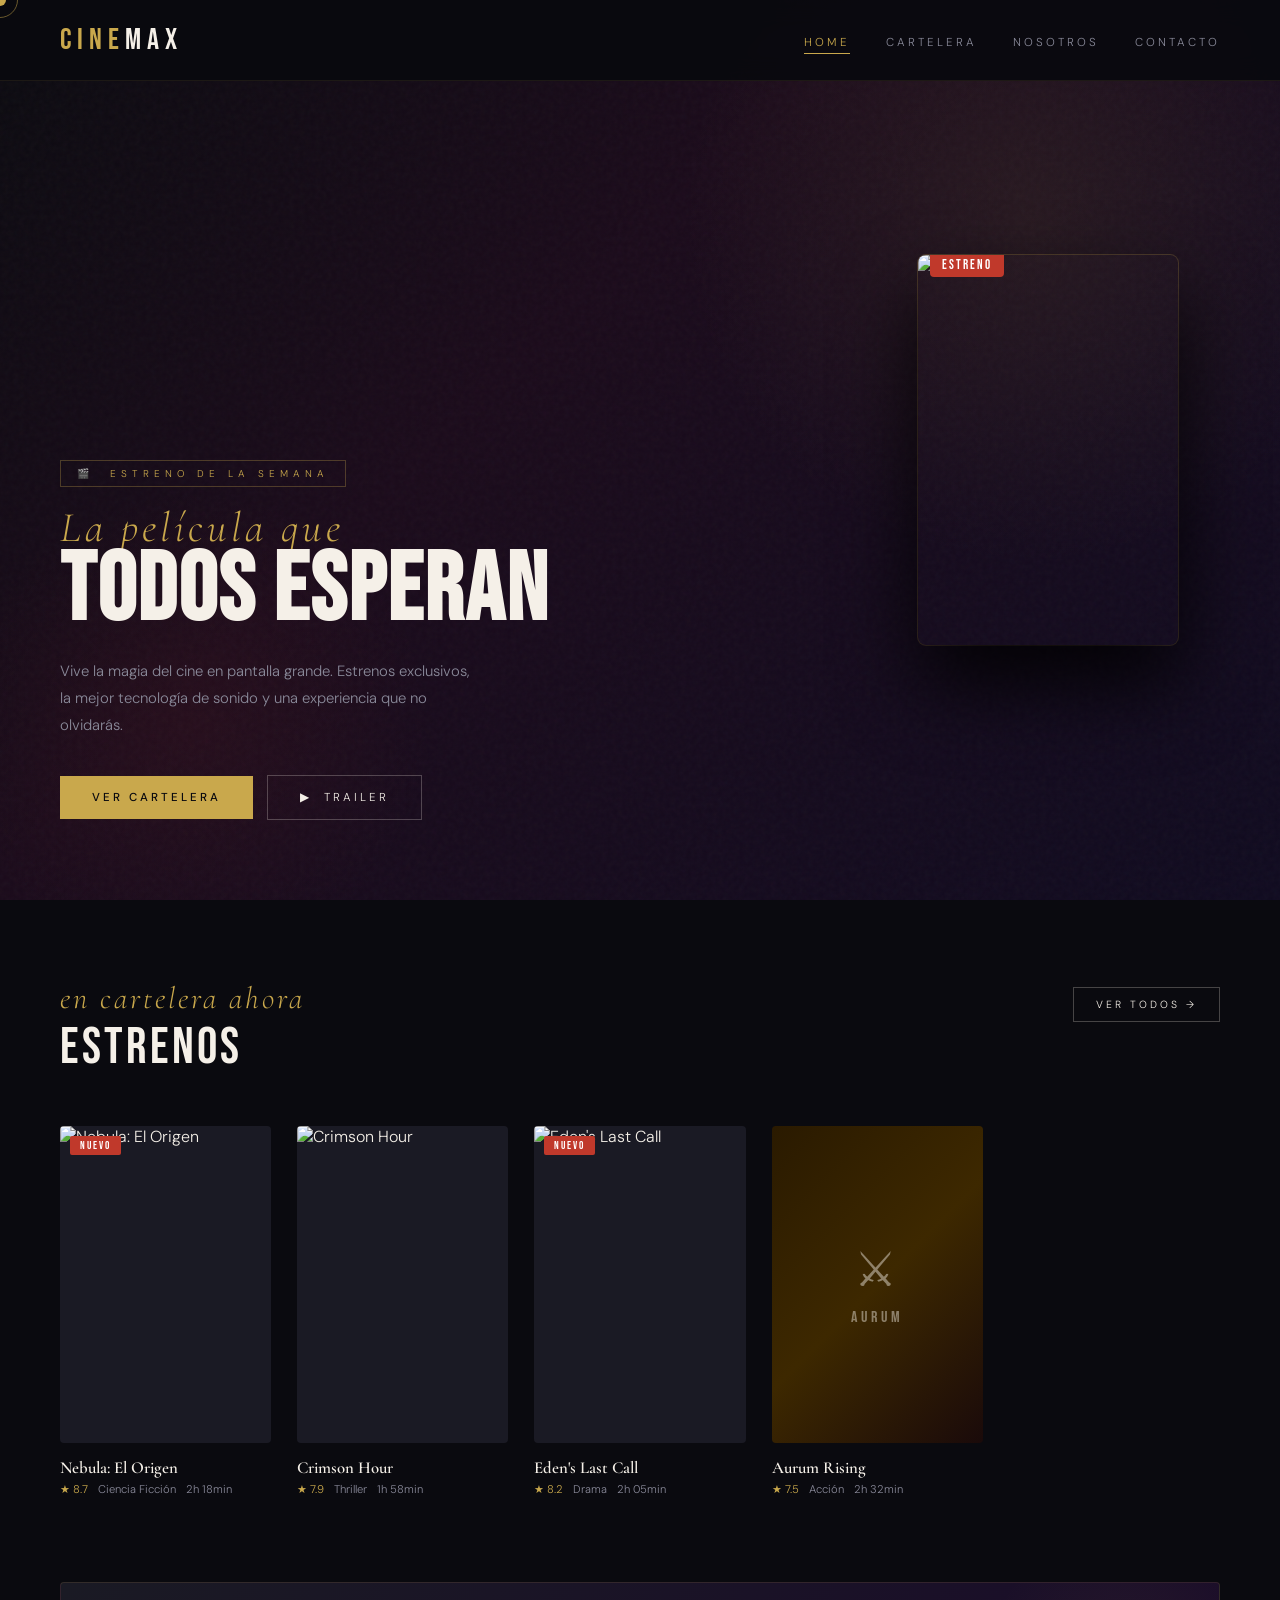
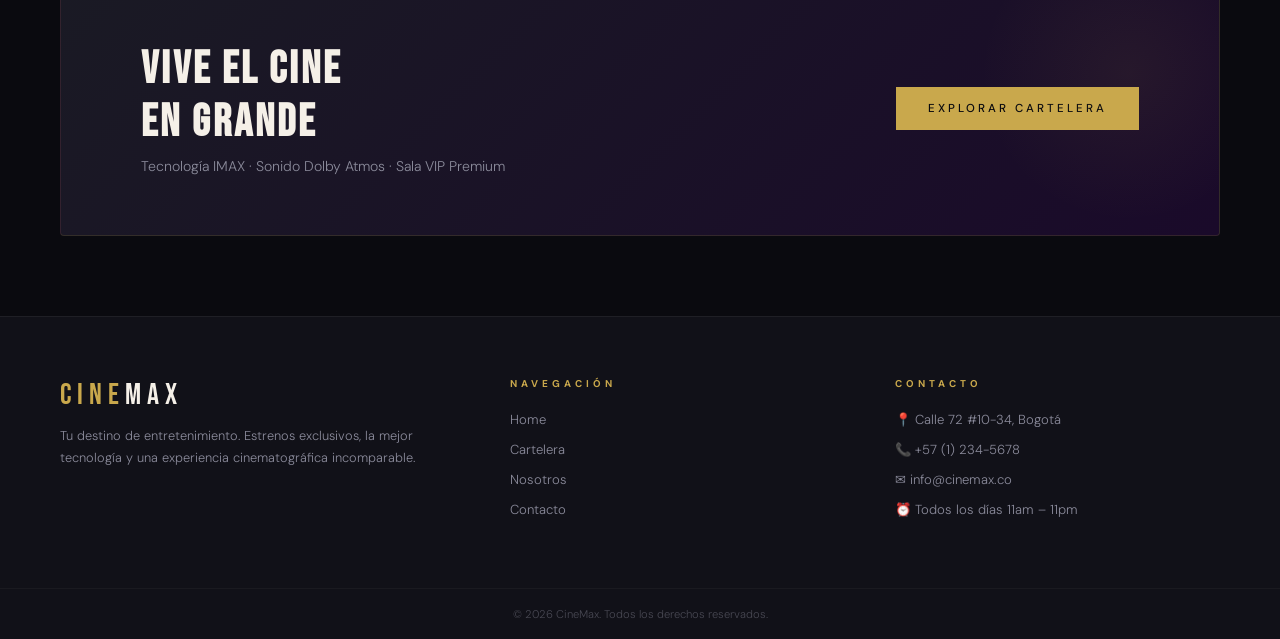
==== index.html @ e5a8d583 "Comienzooo" ====
<!DOCTYPE html>
<html lang="es">
<head>
  <meta charset="UTF-8"/>
  <meta name="viewport" content="width=device-width,initial-scale=1.0"/>
  <title>CineMax — Home</title>
  <link href="https://fonts.googleapis.com/css2?family=Bebas+Neue&family=Cormorant+Garamond:ital,wght@0,300;0,400;0,600;1,300;1,400&family=DM+Sans:wght@300;400;500&display=swap" rel="stylesheet"/>
  <link rel="stylesheet" href="./Css/index.css"/>
</head>
<body>
<div class="cursor" id="cursor"></div>
<div class="cursor-ring" id="cursorRing"></div>

<nav>
  <a class="nav-logo" href="index.html">CINE<span>MAX</span></a>
  <ul class="nav-links">
    <li><a href="index.html" class="active">Home</a></li>
    <li><a href="cartelera.html">Cartelera</a></li>
    <li><a href="nosotros.html">Nosotros</a></li>
    <li><a href="contacto.html">Contacto</a></li>
  </ul>
</nav>

<section class="hero">
  <div class="hero-bg"></div>
  <div class="film-grain"></div>
  <div class="hero-spotlight"></div>
  <div class="hero-spotlight2"></div>
  <div class="hero-featured">
    <div class="hero-featured-badge">Estreno</div>
    <img src="https://images.unsplash.com/photo-1724115938504-c2f4fe700da5?q=80&w=731&auto=format&fit=crop" alt="Nebula"/>
  </div>
  <div class="hero-content">
    <div class="hero-tag">&#127916;&nbsp; Estreno de la semana</div>
    <h1 class="hero-title"><em>La película que</em>todos esperan</h1>
    <p class="hero-desc">Vive la magia del cine en pantalla grande. Estrenos exclusivos, la mejor tecnología de sonido y una experiencia que no olvidarás.</p>
    <div class="hero-actions">
      <a class="btn-primary" href="cartelera.html">Ver Cartelera</a>
      <a class="btn-secondary" href="#">&#9654;&nbsp; Trailer</a>
    </div>
  </div>
</section>



<section class="section">
  <div class="section-header">
    <div class="section-title"><span>en cartelera ahora</span>Estrenos</div>
    <a href="cartelera.html" class="btn-secondary" style="padding:10px 22px;font-size:.65rem;">Ver todos &rarr;</a>
  </div>
  <div class="movies-grid">

    <div class="movie-card">
      <div class="movie-card-inner">
        <img src="https://images.unsplash.com/photo-1724115938504-c2f4fe700da5?q=80&w=731&auto=format&fit=crop" alt="Nebula: El Origen"/>
        <div class="movie-badge">NUEVO</div>
        <div class="movie-overlay">
          <div class="movie-genre-tag">Ciencia Ficción</div>
          <div class="movie-overlay-title">Nebula: El Origen</div>
          <div class="movie-overlay-sub">2h 18min &bull; 2026</div>
          <a href="cartelera.html" class="movie-play-btn">&#9654;&nbsp; Reservar</a>
        </div>
      </div>
      <div class="movie-info">
        <div class="movie-title">Nebula: El Origen</div>
        <div class="movie-meta"><span class="movie-rating">&#9733; 8.7</span><span>Ciencia Ficción</span><span>2h 18min</span></div>
      </div>
    </div>

    <div class="movie-card">
      <div class="movie-card-inner">
        <img src="https://images.unsplash.com/photo-1716593518123-ec9e09754232?q=80&w=687&auto=format&fit=crop" alt="Crimson Hour"/>
        <div class="movie-overlay">
          <div class="movie-genre-tag">Thriller</div>
          <div class="movie-overlay-title">Crimson Hour</div>
          <div class="movie-overlay-sub">1h 58min &bull; 2026</div>
          <a href="cartelera.html" class="movie-play-btn">&#9654;&nbsp; Reservar</a>
        </div>
      </div>
      <div class="movie-info">
        <div class="movie-title">Crimson Hour</div>
        <div class="movie-meta"><span class="movie-rating">&#9733; 7.9</span><span>Thriller</span><span>1h 58min</span></div>
      </div>
    </div>

    <div class="movie-card">
      <div class="movie-card-inner">
        <img src="https://images.unsplash.com/photo-1693673488806-7f3fc85b5bed?q=80&w=686&auto=format&fit=crop" alt="Eden's Last Call"/>
        <div class="movie-badge">NUEVO</div>
        <div class="movie-overlay">
          <div class="movie-genre-tag">Drama</div>
          <div class="movie-overlay-title">Eden's Last Call</div>
          <div class="movie-overlay-sub">2h 05min &bull; 2026</div>
          <a href="cartelera.html" class="movie-play-btn">&#9654;&nbsp; Reservar</a>
        </div>
      </div>
      <div class="movie-info">
        <div class="movie-title">Eden's Last Call</div>
        <div class="movie-meta"><span class="movie-rating">&#9733; 8.2</span><span>Drama</span><span>2h 05min</span></div>
      </div>
    </div>

    <div class="movie-card">
      <div class="movie-card-inner poster-4">
        <div class="poster-placeholder"><div style="font-size:3rem">&#9876;</div><div>AURUM</div></div>
        <div class="movie-overlay">
          <div class="movie-genre-tag">Acción</div>
          <div class="movie-overlay-title">Aurum Rising</div>
          <div class="movie-overlay-sub">2h 32min &bull; 2026</div>
          <a href="cartelera.html" class="movie-play-btn">&#9654;&nbsp; Reservar</a>
        </div>
      </div>
      <div class="movie-info">
        <div class="movie-title">Aurum Rising</div>
        <div class="movie-meta"><span class="movie-rating">&#9733; 7.5</span><span>Acción</span><span>2h 32min</span></div>
      </div>
    </div>

  </div>
</section>

<div class="banner-cta">
  <div class="banner-cta-text">
    <h2>Vive el Cine<br>En Grande</h2>
    <p>Tecnología IMAX &middot; Sonido Dolby Atmos &middot; Sala VIP Premium</p>
  </div>
  <a class="btn-primary" href="cartelera.html">Explorar Cartelera</a>
</div>

<footer>
  <div>
    <div class="footer-logo">CINE<span>MAX</span></div>
    <p class="footer-tagline">Tu destino de entretenimiento. Estrenos exclusivos, la mejor tecnología y una experiencia cinematográfica incomparable.</p>
  </div>
  <div class="footer-col">
    <h4>Navegación</h4>
    <ul>
      <li><a href="index.html">Home</a></li>
      <li><a href="cartelera.html">Cartelera</a></li>
      <li><a href="nosotros.html">Nosotros</a></li>
      <li><a href="contacto.html">Contacto</a></li>
    </ul>
  </div>
  <div class="footer-col">
    <h4>Contacto</h4>
    <ul>
      <li><a href="#">&#128205; Calle 72 #10-34, Bogotá</a></li>
      <li><a href="tel:+5712345678">&#128222; +57 (1) 234-5678</a></li>
      <li><a href="mailto:info@cinemax.co">&#9993; info@cinemax.co</a></li>
      <li><a href="#">&#9200; Todos los días 11am – 11pm</a></li>
    </ul>
  </div>
</footer>
<div class="footer-bottom">&copy; 2026 CineMax. Todos los derechos reservados.</div>

<script>
const cur=document.getElementById('cursor'),ring=document.getElementById('cursorRing');
let rx=0,ry=0,cx=0,cy=0;
document.addEventListener('mousemove',e=>{cx=e.clientX;cy=e.clientY;cur.style.left=cx+'px';cur.style.top=cy+'px';});
(function loop(){rx+=(cx-rx)*.12;ry+=(cy-ry)*.12;ring.style.left=rx+'px';ring.style.top=ry+'px';requestAnimationFrame(loop);})();
document.querySelectorAll('a,button').forEach(el=>{
  el.addEventListener('mouseenter',()=>{cur.style.transform='translate(-50%,-50%) scale(2)';ring.style.opacity='.2';});
  el.addEventListener('mouseleave',()=>{cur.style.transform='translate(-50%,-50%) scale(1)';ring.style.opacity='.5';});
});
</script>
</body>
</html>
---- Css/index.css ----
:root{--gold:#c9a84c;--gold-light:#e8c96b;--dark:#0a0a0f;--dark2:#111118;--dark3:#1a1a24;--red:#c0392b;--cream:#f5f0e8;--gray:#8a8a9a;}
*,*::before,*::after{margin:0;padding:0;box-sizing:border-box;}
html{scroll-behavior:smooth;}
body{background:var(--dark);color:var(--cream);font-family:'DM Sans',sans-serif;font-weight:300;overflow-x:hidden;cursor:none;}

.cursor{position:fixed;width:12px;height:12px;background:var(--gold);border-radius:50%;pointer-events:none;z-index:9999;transition:transform .15s ease;transform:translate(-50%,-50%);}
.cursor-ring{position:fixed;width:36px;height:36px;border:1px solid var(--gold);border-radius:50%;pointer-events:none;z-index:9998;transform:translate(-50%,-50%);transition:all .3s ease;opacity:.5;}

nav{position:fixed;top:0;left:0;right:0;z-index:200;display:flex;align-items:center;justify-content:space-between;padding:22px 60px;background:rgba(10,10,15,.97);backdrop-filter:blur(12px);border-bottom:1px solid rgba(201,168,76,.1);}
.nav-logo{font-family:'Bebas Neue',cursive;font-size:1.9rem;letter-spacing:6px;color:var(--gold);text-decoration:none;}
.nav-logo span{color:var(--cream);}
.nav-links{display:flex;gap:36px;list-style:none;}
.nav-links a{text-decoration:none;color:var(--gray);font-size:.72rem;letter-spacing:3px;text-transform:uppercase;transition:color .3s;position:relative;}
.nav-links a::after{content:'';position:absolute;bottom:-4px;left:0;width:0;height:1px;background:var(--gold);transition:width .3s;}
.nav-links a:hover,.nav-links a.active{color:var(--gold);}
.nav-links a:hover::after,.nav-links a.active::after{width:100%;}

.btn-primary{background:var(--gold);color:var(--dark);border:none;padding:14px 32px;font-family:'DM Sans',sans-serif;font-size:.72rem;letter-spacing:3px;text-transform:uppercase;cursor:none;transition:all .3s;text-decoration:none;display:inline-block;font-weight:500;}
.btn-primary:hover{background:var(--gold-light);transform:translateY(-2px);}
.btn-secondary{color:var(--cream);border:1px solid rgba(245,240,232,.25);padding:14px 32px;font-size:.72rem;letter-spacing:3px;text-transform:uppercase;cursor:none;transition:all .3s;background:transparent;text-decoration:none;display:inline-block;}
.btn-secondary:hover{border-color:var(--gold);color:var(--gold);}

.hero{position:relative;height:100vh;display:flex;align-items:flex-end;overflow:hidden;}
.hero-bg{position:absolute;inset:0;background:linear-gradient(135deg,#0a0a0f 0%,#1a0a1a 40%,#0f0a1f 100%);}
.film-grain{position:absolute;inset:0;pointer-events:none;opacity:.35;background-image:url("data:image/svg+xml,%3Csvg viewBox='0 0 200 200' xmlns='http://www.w3.org/2000/svg'%3E%3Cfilter id='n'%3E%3CfeTurbulence type='fractalNoise' baseFrequency='.85' numOctaves='4' stitchTiles='stitch'/%3E%3C/filter%3E%3Crect width='100%25' height='100%25' filter='url(%23n)' opacity='.1'/%3E%3C/svg%3E");}
.hero-spotlight{position:absolute;width:55vw;height:55vw;top:-15%;right:-8%;background:radial-gradient(circle,rgba(201,168,76,.09) 0%,transparent 70%);border-radius:50%;animation:glow 6s ease-in-out infinite;}
.hero-spotlight2{position:absolute;width:38vw;height:38vw;bottom:-8%;left:-4%;background:radial-gradient(circle,rgba(192,57,43,.07) 0%,transparent 70%);border-radius:50%;animation:glow 8s ease-in-out infinite reverse;}
@keyframes glow{0%,100%{transform:scale(1);}50%{transform:scale(1.1);opacity:.7;}}

.hero-featured{position:absolute;right:8%;top:50%;transform:translateY(-50%);width:260px;animation:float 4s ease-in-out infinite;border-radius:8px;overflow:hidden;box-shadow:0 40px 80px rgba(0,0,0,.85),0 0 0 1px rgba(201,168,76,.25);}
.hero-featured img{width:100%;display:block;aspect-ratio:2/3;object-fit:cover;}
@keyframes float{0%,100%{transform:translateY(-50%) rotate(-2deg);}50%{transform:translateY(-53%) rotate(-2deg);}}
.hero-featured-badge{position:absolute;top:-2px;left:12px;background:var(--red);color:#fff;font-family:'Bebas Neue',cursive;font-size:.82rem;letter-spacing:2px;padding:4px 12px;border-radius:0 0 4px 4px;}

.hero-content{position:relative;padding:0 60px 80px;max-width:640px;animation:fadeUp .9s ease both;}
@keyframes fadeUp{from{opacity:0;transform:translateY(36px);}to{opacity:1;transform:translateY(0);}}
.hero-tag{display:inline-block;font-size:.62rem;letter-spacing:5px;text-transform:uppercase;color:var(--gold);border:1px solid rgba(201,168,76,.3);padding:6px 16px;margin-bottom:22px;}
.hero-title{font-family:'Bebas Neue',cursive;font-size:clamp(3.8rem,7.5vw,6.5rem);line-height:.92;letter-spacing:2px;margin-bottom:22px;}
.hero-title em{display:block;font-family:'Cormorant Garamond',serif;font-style:italic;font-size:.44em;color:var(--gold);letter-spacing:4px;font-weight:300;}
.hero-desc{font-size:.93rem;line-height:1.82;color:var(--gray);margin-bottom:36px;max-width:420px;}
.hero-actions{display:flex;gap:14px;align-items:center;}


.section{padding:80px 60px;}
.section-header{display:flex;align-items:baseline;justify-content:space-between;margin-bottom:48px;}
.section-title{font-family:'Bebas Neue',cursive;font-size:clamp(2rem,4vw,3.2rem);letter-spacing:3px;}
.section-title span{font-family:'Cormorant Garamond',serif;font-style:italic;font-size:.6em;color:var(--gold);font-weight:300;display:block;}

.movies-grid{display:grid;grid-template-columns:repeat(auto-fill,minmax(210px,1fr));gap:26px;}
.movie-card{position:relative;cursor:none;}
.movie-card-inner{position:relative;aspect-ratio:2/3;overflow:hidden;background:var(--dark3);border-radius:4px;}
.movie-card-inner img{width:100%;height:100%;object-fit:cover;display:block;transition:transform .55s ease;}
.movie-card:hover .movie-card-inner img{transform:scale(1.06);}
.poster-placeholder{width:100%;height:100%;display:flex;align-items:center;justify-content:center;flex-direction:column;gap:8px;opacity:.45;font-family:'Bebas Neue',cursive;letter-spacing:4px;font-size:1rem;}
.poster-4{background:linear-gradient(135deg,#2a1a00,#3d2800,#1a0a0a);}
.movie-overlay{position:absolute;inset:0;background:linear-gradient(to top,rgba(10,10,15,.96) 0%,rgba(10,10,15,.35) 50%,transparent 100%);opacity:0;transition:opacity .38s;display:flex;flex-direction:column;justify-content:flex-end;padding:20px;}
.movie-card:hover .movie-overlay{opacity:1;}
.movie-genre-tag{font-size:.58rem;letter-spacing:3px;text-transform:uppercase;color:var(--gold);margin-bottom:5px;}
.movie-overlay-title{font-family:'Bebas Neue',cursive;font-size:1.25rem;letter-spacing:2px;margin-bottom:3px;}
.movie-overlay-sub{font-size:.73rem;color:var(--gray);margin-bottom:12px;}
.movie-play-btn{display:inline-flex;align-items:center;gap:8px;font-size:.62rem;letter-spacing:3px;text-transform:uppercase;color:var(--cream);border:1px solid rgba(245,240,232,.28);padding:8px 14px;width:fit-content;transition:all .3s;text-decoration:none;}
.movie-play-btn:hover{border-color:var(--gold);color:var(--gold);}
.movie-badge{position:absolute;top:10px;left:10px;background:var(--red);color:#fff;font-family:'Bebas Neue',cursive;font-size:.68rem;letter-spacing:2px;padding:3px 10px;border-radius:2px;z-index:2;}
.movie-info{padding:14px 0 6px;}
.movie-title{font-family:'Cormorant Garamond',serif;font-size:1.05rem;font-weight:600;margin-bottom:4px;}
.movie-meta{display:flex;gap:10px;font-size:.7rem;color:var(--gray);flex-wrap:wrap;}
.movie-rating{color:var(--gold);}

.banner-cta{margin:0 60px;background:linear-gradient(135deg,var(--dark3),#1a0a2a);border:1px solid rgba(201,168,76,.14);border-radius:4px;padding:60px 80px;display:flex;align-items:center;justify-content:space-between;position:relative;overflow:hidden;gap:30px;}
.banner-cta::before{content:'';position:absolute;right:-60px;top:-60px;width:300px;height:300px;border-radius:50%;background:radial-gradient(circle,rgba(201,168,76,.07),transparent 70%);pointer-events:none;}
.banner-cta-text h2{font-family:'Bebas Neue',cursive;font-size:2.8rem;letter-spacing:3px;margin-bottom:8px;}
.banner-cta-text p{color:var(--gray);font-size:.88rem;}

footer{background:var(--dark2);border-top:1px solid rgba(245,240,232,.06);padding:60px;display:grid;grid-template-columns:1.2fr 1fr 1fr;gap:60px;margin-top:80px;}
.footer-logo{font-family:'Bebas Neue',cursive;font-size:1.9rem;letter-spacing:6px;color:var(--gold);margin-bottom:12px;}
.footer-logo span{color:var(--cream);}
.footer-tagline{color:var(--gray);font-size:.8rem;line-height:1.75;}
.footer-col h4{font-size:.62rem;letter-spacing:4px;text-transform:uppercase;color:var(--gold);margin-bottom:18px;}
.footer-col ul{list-style:none;}
.footer-col ul li{margin-bottom:9px;}
.footer-col ul li a{color:var(--gray);text-decoration:none;font-size:.82rem;transition:color .3s;}
.footer-col ul li a:hover{color:var(--cream);}
.footer-bottom{background:var(--dark2);padding:18px 60px;text-align:center;font-size:.7rem;color:rgba(138,138,154,.45);border-top:1px solid rgba(245,240,232,.04);}

@media(max-width:900px){
  nav{padding:18px 24px;} .nav-links{gap:16px;} .nav-links a{font-size:.62rem;letter-spacing:2px;}
  .hero-content{padding:0 24px 60px;} .hero-featured{display:none;}
  .section{padding:60px 24px;} .movies-grid{grid-template-columns:repeat(2,1fr);gap:16px;}
  .banner-cta{margin:0 24px;padding:40px 28px;flex-direction:column;}
  footer{grid-template-columns:1fr;padding:40px 24px;gap:36px;margin-top:60px;} .footer-bottom{padding:14px 24px;}
}
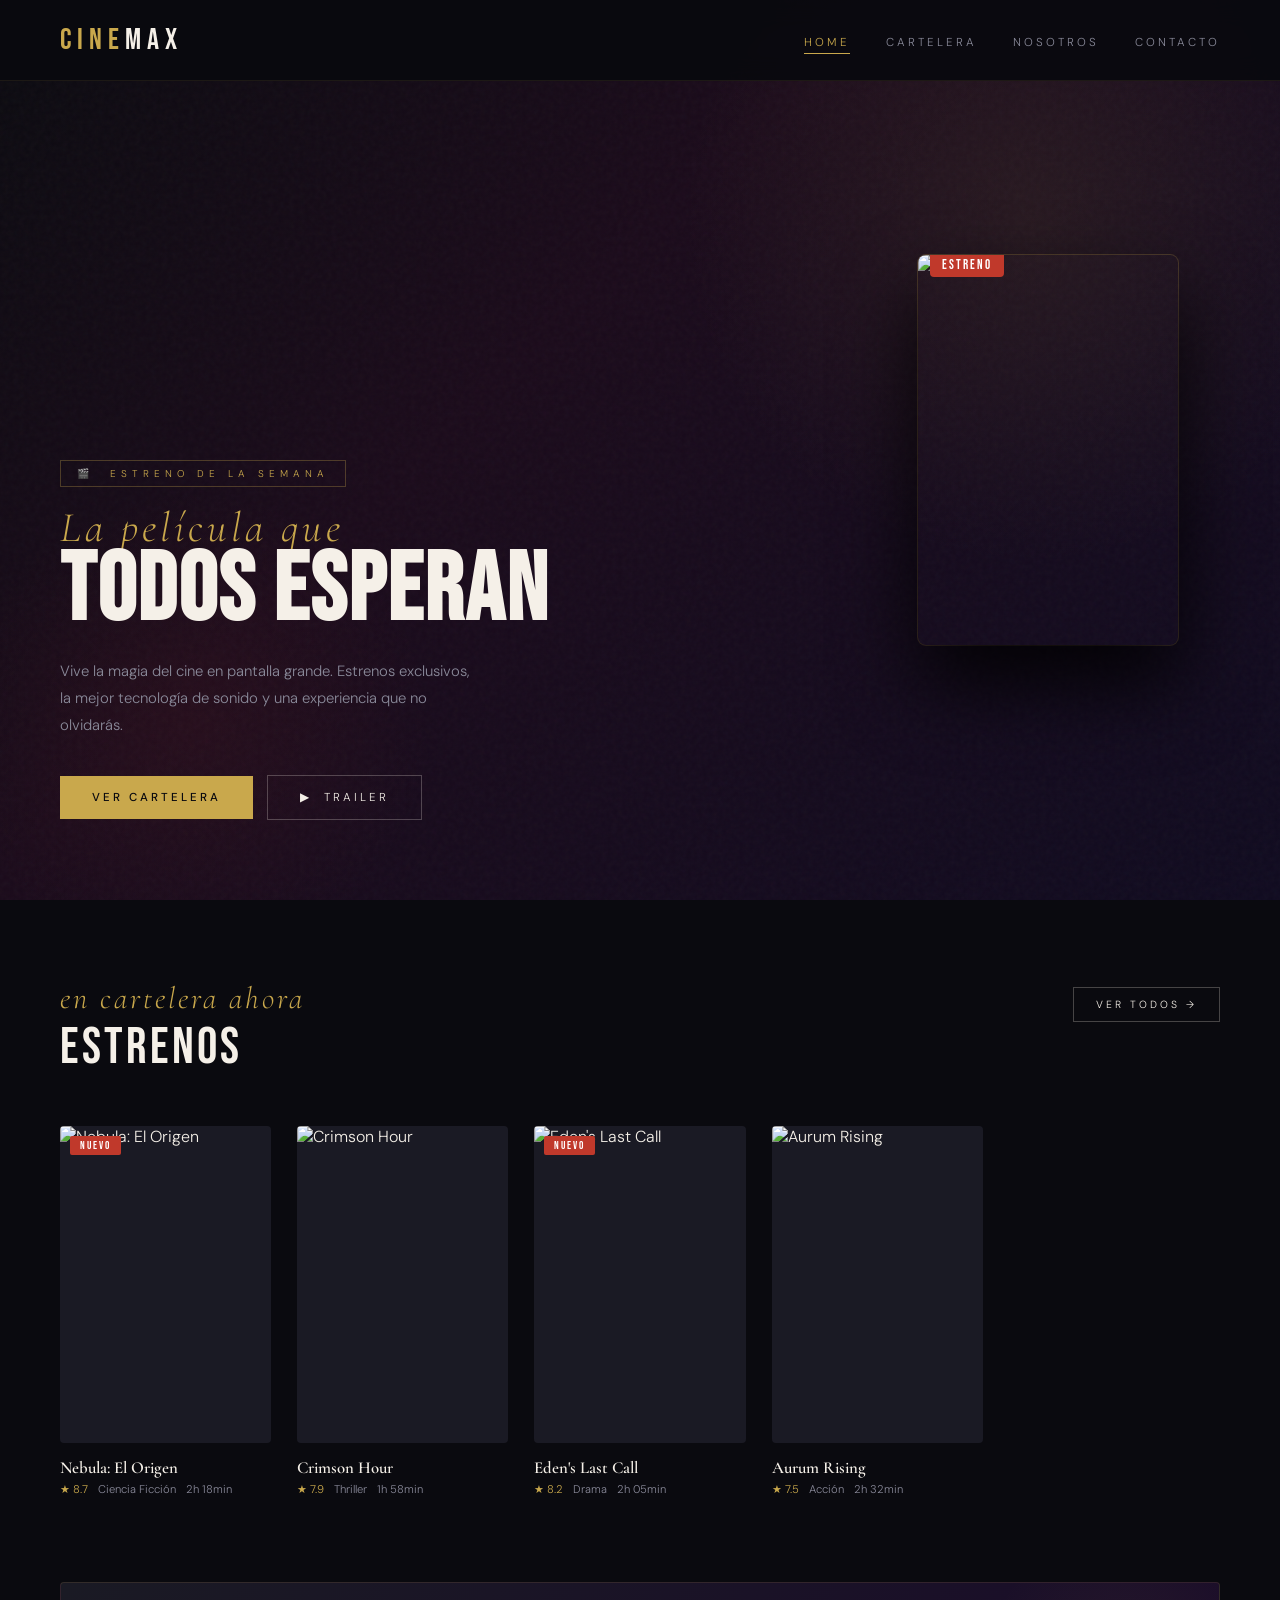
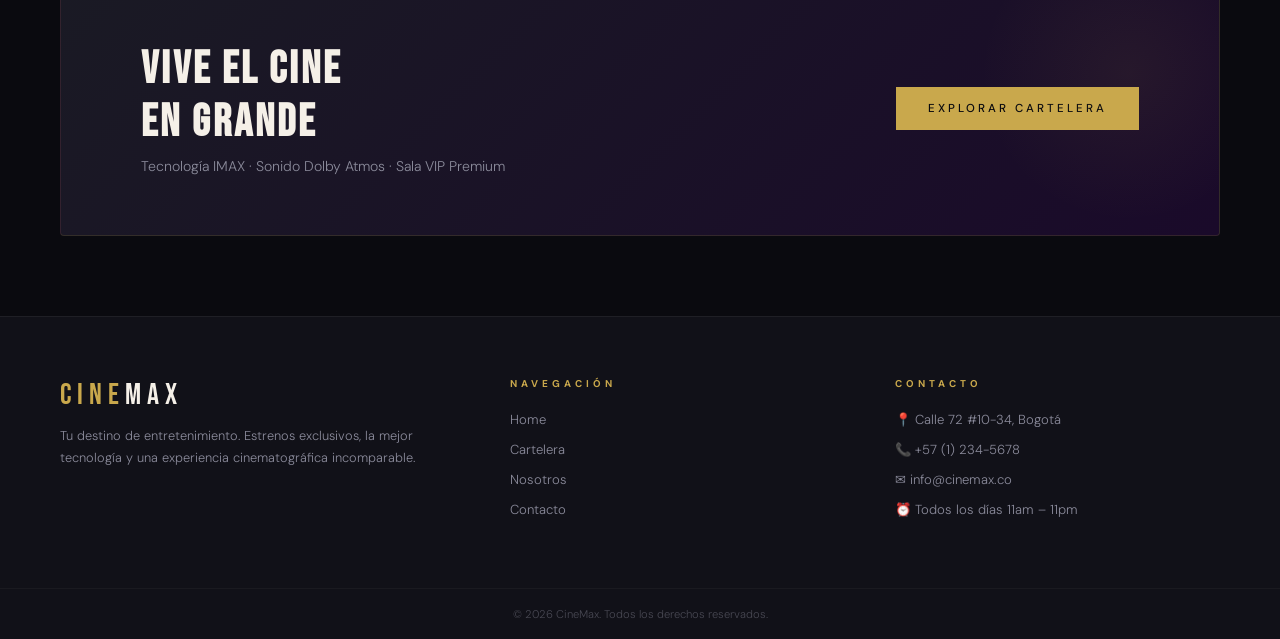
==== commit 48e77d38: "proyecto final" ====
--- a/index.html
+++ b/index.html
@@ -8,9 +8,7 @@
   <link rel="stylesheet" href="./Css/index.css"/>
 </head>
 <body>
-<div class="cursor" id="cursor"></div>
-<div class="cursor-ring" id="cursorRing"></div>
-
+ 
 <nav>
   <a class="nav-logo" href="index.html">CINE<span>MAX</span></a>
   <ul class="nav-links">
@@ -20,7 +18,7 @@
     <li><a href="contacto.html">Contacto</a></li>
   </ul>
 </nav>
-
+ 
 <section class="hero">
   <div class="hero-bg"></div>
   <div class="film-grain"></div>
@@ -40,19 +38,17 @@
     </div>
   </div>
 </section>
-
-
-
+ 
 <section class="section">
   <div class="section-header">
     <div class="section-title"><span>en cartelera ahora</span>Estrenos</div>
     <a href="cartelera.html" class="btn-secondary" style="padding:10px 22px;font-size:.65rem;">Ver todos &rarr;</a>
   </div>
   <div class="movies-grid">
-
+ 
     <div class="movie-card">
       <div class="movie-card-inner">
-        <img src="https://images.unsplash.com/photo-1724115938504-c2f4fe700da5?q=80&w=731&auto=format&fit=crop" alt="Nebula: El Origen"/>
+        <img src="https://imagiges.unsplash.com/photo-1724115938504-c2f4fe700da5?q=80&w=731&auto=format&fit=crop" alt="Nebula: El Origen"/>
         <div class="movie-badge">NUEVO</div>
         <div class="movie-overlay">
           <div class="movie-genre-tag">Ciencia Ficción</div>
@@ -66,7 +62,7 @@
         <div class="movie-meta"><span class="movie-rating">&#9733; 8.7</span><span>Ciencia Ficción</span><span>2h 18min</span></div>
       </div>
     </div>
-
+ 
     <div class="movie-card">
       <div class="movie-card-inner">
         <img src="https://images.unsplash.com/photo-1716593518123-ec9e09754232?q=80&w=687&auto=format&fit=crop" alt="Crimson Hour"/>
@@ -82,7 +78,7 @@
         <div class="movie-meta"><span class="movie-rating">&#9733; 7.9</span><span>Thriller</span><span>1h 58min</span></div>
       </div>
     </div>
-
+ 
     <div class="movie-card">
       <div class="movie-card-inner">
         <img src="https://images.unsplash.com/photo-1693673488806-7f3fc85b5bed?q=80&w=686&auto=format&fit=crop" alt="Eden's Last Call"/>
@@ -99,10 +95,10 @@
         <div class="movie-meta"><span class="movie-rating">&#9733; 8.2</span><span>Drama</span><span>2h 05min</span></div>
       </div>
     </div>
-
+ 
     <div class="movie-card">
-      <div class="movie-card-inner poster-4">
-        <div class="poster-placeholder"><div style="font-size:3rem">&#9876;</div><div>AURUM</div></div>
+      <div class="movie-card-inner">
+        <img src="https://images.unsplash.com/photo-1638625303600-9f3e7cc103b4?q=80&w=1632&auto=format&fit=crop" alt="Aurum Rising"/>
         <div class="movie-overlay">
           <div class="movie-genre-tag">Acción</div>
           <div class="movie-overlay-title">Aurum Rising</div>
@@ -115,10 +111,10 @@
         <div class="movie-meta"><span class="movie-rating">&#9733; 7.5</span><span>Acción</span><span>2h 32min</span></div>
       </div>
     </div>
-
+ 
   </div>
 </section>
-
+ 
 <div class="banner-cta">
   <div class="banner-cta-text">
     <h2>Vive el Cine<br>En Grande</h2>
@@ -126,7 +122,7 @@
   </div>
   <a class="btn-primary" href="cartelera.html">Explorar Cartelera</a>
 </div>
-
+ 
 <footer>
   <div>
     <div class="footer-logo">CINE<span>MAX</span></div>
@@ -152,16 +148,6 @@
   </div>
 </footer>
 <div class="footer-bottom">&copy; 2026 CineMax. Todos los derechos reservados.</div>
-
-<script>
-const cur=document.getElementById('cursor'),ring=document.getElementById('cursorRing');
-let rx=0,ry=0,cx=0,cy=0;
-document.addEventListener('mousemove',e=>{cx=e.clientX;cy=e.clientY;cur.style.left=cx+'px';cur.style.top=cy+'px';});
-(function loop(){rx+=(cx-rx)*.12;ry+=(cy-ry)*.12;ring.style.left=rx+'px';ring.style.top=ry+'px';requestAnimationFrame(loop);})();
-document.querySelectorAll('a,button').forEach(el=>{
-  el.addEventListener('mouseenter',()=>{cur.style.transform='translate(-50%,-50%) scale(2)';ring.style.opacity='.2';});
-  el.addEventListener('mouseleave',()=>{cur.style.transform='translate(-50%,-50%) scale(1)';ring.style.opacity='.5';});
-});
-</script>
+ 
 </body>
 </html>
--- a/Css/index.css
+++ b/Css/index.css
@@ -1,91 +1,642 @@
-:root{--gold:#c9a84c;--gold-light:#e8c96b;--dark:#0a0a0f;--dark2:#111118;--dark3:#1a1a24;--red:#c0392b;--cream:#f5f0e8;--gray:#8a8a9a;}
-*,*::before,*::after{margin:0;padding:0;box-sizing:border-box;}
-html{scroll-behavior:smooth;}
-body{background:var(--dark);color:var(--cream);font-family:'DM Sans',sans-serif;font-weight:300;overflow-x:hidden;cursor:none;}
-
-.cursor{position:fixed;width:12px;height:12px;background:var(--gold);border-radius:50%;pointer-events:none;z-index:9999;transition:transform .15s ease;transform:translate(-50%,-50%);}
-.cursor-ring{position:fixed;width:36px;height:36px;border:1px solid var(--gold);border-radius:50%;pointer-events:none;z-index:9998;transform:translate(-50%,-50%);transition:all .3s ease;opacity:.5;}
-
-nav{position:fixed;top:0;left:0;right:0;z-index:200;display:flex;align-items:center;justify-content:space-between;padding:22px 60px;background:rgba(10,10,15,.97);backdrop-filter:blur(12px);border-bottom:1px solid rgba(201,168,76,.1);}
-.nav-logo{font-family:'Bebas Neue',cursive;font-size:1.9rem;letter-spacing:6px;color:var(--gold);text-decoration:none;}
-.nav-logo span{color:var(--cream);}
-.nav-links{display:flex;gap:36px;list-style:none;}
-.nav-links a{text-decoration:none;color:var(--gray);font-size:.72rem;letter-spacing:3px;text-transform:uppercase;transition:color .3s;position:relative;}
-.nav-links a::after{content:'';position:absolute;bottom:-4px;left:0;width:0;height:1px;background:var(--gold);transition:width .3s;}
-.nav-links a:hover,.nav-links a.active{color:var(--gold);}
-.nav-links a:hover::after,.nav-links a.active::after{width:100%;}
-
-.btn-primary{background:var(--gold);color:var(--dark);border:none;padding:14px 32px;font-family:'DM Sans',sans-serif;font-size:.72rem;letter-spacing:3px;text-transform:uppercase;cursor:none;transition:all .3s;text-decoration:none;display:inline-block;font-weight:500;}
-.btn-primary:hover{background:var(--gold-light);transform:translateY(-2px);}
-.btn-secondary{color:var(--cream);border:1px solid rgba(245,240,232,.25);padding:14px 32px;font-size:.72rem;letter-spacing:3px;text-transform:uppercase;cursor:none;transition:all .3s;background:transparent;text-decoration:none;display:inline-block;}
-.btn-secondary:hover{border-color:var(--gold);color:var(--gold);}
-
-.hero{position:relative;height:100vh;display:flex;align-items:flex-end;overflow:hidden;}
-.hero-bg{position:absolute;inset:0;background:linear-gradient(135deg,#0a0a0f 0%,#1a0a1a 40%,#0f0a1f 100%);}
-.film-grain{position:absolute;inset:0;pointer-events:none;opacity:.35;background-image:url("data:image/svg+xml,%3Csvg viewBox='0 0 200 200' xmlns='http://www.w3.org/2000/svg'%3E%3Cfilter id='n'%3E%3CfeTurbulence type='fractalNoise' baseFrequency='.85' numOctaves='4' stitchTiles='stitch'/%3E%3C/filter%3E%3Crect width='100%25' height='100%25' filter='url(%23n)' opacity='.1'/%3E%3C/svg%3E");}
-.hero-spotlight{position:absolute;width:55vw;height:55vw;top:-15%;right:-8%;background:radial-gradient(circle,rgba(201,168,76,.09) 0%,transparent 70%);border-radius:50%;animation:glow 6s ease-in-out infinite;}
-.hero-spotlight2{position:absolute;width:38vw;height:38vw;bottom:-8%;left:-4%;background:radial-gradient(circle,rgba(192,57,43,.07) 0%,transparent 70%);border-radius:50%;animation:glow 8s ease-in-out infinite reverse;}
-@keyframes glow{0%,100%{transform:scale(1);}50%{transform:scale(1.1);opacity:.7;}}
-
-.hero-featured{position:absolute;right:8%;top:50%;transform:translateY(-50%);width:260px;animation:float 4s ease-in-out infinite;border-radius:8px;overflow:hidden;box-shadow:0 40px 80px rgba(0,0,0,.85),0 0 0 1px rgba(201,168,76,.25);}
-.hero-featured img{width:100%;display:block;aspect-ratio:2/3;object-fit:cover;}
-@keyframes float{0%,100%{transform:translateY(-50%) rotate(-2deg);}50%{transform:translateY(-53%) rotate(-2deg);}}
-.hero-featured-badge{position:absolute;top:-2px;left:12px;background:var(--red);color:#fff;font-family:'Bebas Neue',cursive;font-size:.82rem;letter-spacing:2px;padding:4px 12px;border-radius:0 0 4px 4px;}
-
-.hero-content{position:relative;padding:0 60px 80px;max-width:640px;animation:fadeUp .9s ease both;}
-@keyframes fadeUp{from{opacity:0;transform:translateY(36px);}to{opacity:1;transform:translateY(0);}}
-.hero-tag{display:inline-block;font-size:.62rem;letter-spacing:5px;text-transform:uppercase;color:var(--gold);border:1px solid rgba(201,168,76,.3);padding:6px 16px;margin-bottom:22px;}
-.hero-title{font-family:'Bebas Neue',cursive;font-size:clamp(3.8rem,7.5vw,6.5rem);line-height:.92;letter-spacing:2px;margin-bottom:22px;}
-.hero-title em{display:block;font-family:'Cormorant Garamond',serif;font-style:italic;font-size:.44em;color:var(--gold);letter-spacing:4px;font-weight:300;}
-.hero-desc{font-size:.93rem;line-height:1.82;color:var(--gray);margin-bottom:36px;max-width:420px;}
-.hero-actions{display:flex;gap:14px;align-items:center;}
-
-
-.section{padding:80px 60px;}
-.section-header{display:flex;align-items:baseline;justify-content:space-between;margin-bottom:48px;}
-.section-title{font-family:'Bebas Neue',cursive;font-size:clamp(2rem,4vw,3.2rem);letter-spacing:3px;}
-.section-title span{font-family:'Cormorant Garamond',serif;font-style:italic;font-size:.6em;color:var(--gold);font-weight:300;display:block;}
-
-.movies-grid{display:grid;grid-template-columns:repeat(auto-fill,minmax(210px,1fr));gap:26px;}
-.movie-card{position:relative;cursor:none;}
-.movie-card-inner{position:relative;aspect-ratio:2/3;overflow:hidden;background:var(--dark3);border-radius:4px;}
-.movie-card-inner img{width:100%;height:100%;object-fit:cover;display:block;transition:transform .55s ease;}
-.movie-card:hover .movie-card-inner img{transform:scale(1.06);}
-.poster-placeholder{width:100%;height:100%;display:flex;align-items:center;justify-content:center;flex-direction:column;gap:8px;opacity:.45;font-family:'Bebas Neue',cursive;letter-spacing:4px;font-size:1rem;}
-.poster-4{background:linear-gradient(135deg,#2a1a00,#3d2800,#1a0a0a);}
-.movie-overlay{position:absolute;inset:0;background:linear-gradient(to top,rgba(10,10,15,.96) 0%,rgba(10,10,15,.35) 50%,transparent 100%);opacity:0;transition:opacity .38s;display:flex;flex-direction:column;justify-content:flex-end;padding:20px;}
-.movie-card:hover .movie-overlay{opacity:1;}
-.movie-genre-tag{font-size:.58rem;letter-spacing:3px;text-transform:uppercase;color:var(--gold);margin-bottom:5px;}
-.movie-overlay-title{font-family:'Bebas Neue',cursive;font-size:1.25rem;letter-spacing:2px;margin-bottom:3px;}
-.movie-overlay-sub{font-size:.73rem;color:var(--gray);margin-bottom:12px;}
-.movie-play-btn{display:inline-flex;align-items:center;gap:8px;font-size:.62rem;letter-spacing:3px;text-transform:uppercase;color:var(--cream);border:1px solid rgba(245,240,232,.28);padding:8px 14px;width:fit-content;transition:all .3s;text-decoration:none;}
-.movie-play-btn:hover{border-color:var(--gold);color:var(--gold);}
-.movie-badge{position:absolute;top:10px;left:10px;background:var(--red);color:#fff;font-family:'Bebas Neue',cursive;font-size:.68rem;letter-spacing:2px;padding:3px 10px;border-radius:2px;z-index:2;}
-.movie-info{padding:14px 0 6px;}
-.movie-title{font-family:'Cormorant Garamond',serif;font-size:1.05rem;font-weight:600;margin-bottom:4px;}
-.movie-meta{display:flex;gap:10px;font-size:.7rem;color:var(--gray);flex-wrap:wrap;}
-.movie-rating{color:var(--gold);}
-
-.banner-cta{margin:0 60px;background:linear-gradient(135deg,var(--dark3),#1a0a2a);border:1px solid rgba(201,168,76,.14);border-radius:4px;padding:60px 80px;display:flex;align-items:center;justify-content:space-between;position:relative;overflow:hidden;gap:30px;}
-.banner-cta::before{content:'';position:absolute;right:-60px;top:-60px;width:300px;height:300px;border-radius:50%;background:radial-gradient(circle,rgba(201,168,76,.07),transparent 70%);pointer-events:none;}
-.banner-cta-text h2{font-family:'Bebas Neue',cursive;font-size:2.8rem;letter-spacing:3px;margin-bottom:8px;}
-.banner-cta-text p{color:var(--gray);font-size:.88rem;}
-
-footer{background:var(--dark2);border-top:1px solid rgba(245,240,232,.06);padding:60px;display:grid;grid-template-columns:1.2fr 1fr 1fr;gap:60px;margin-top:80px;}
-.footer-logo{font-family:'Bebas Neue',cursive;font-size:1.9rem;letter-spacing:6px;color:var(--gold);margin-bottom:12px;}
-.footer-logo span{color:var(--cream);}
-.footer-tagline{color:var(--gray);font-size:.8rem;line-height:1.75;}
-.footer-col h4{font-size:.62rem;letter-spacing:4px;text-transform:uppercase;color:var(--gold);margin-bottom:18px;}
-.footer-col ul{list-style:none;}
-.footer-col ul li{margin-bottom:9px;}
-.footer-col ul li a{color:var(--gray);text-decoration:none;font-size:.82rem;transition:color .3s;}
-.footer-col ul li a:hover{color:var(--cream);}
-.footer-bottom{background:var(--dark2);padding:18px 60px;text-align:center;font-size:.7rem;color:rgba(138,138,154,.45);border-top:1px solid rgba(245,240,232,.04);}
-
-@media(max-width:900px){
-  nav{padding:18px 24px;} .nav-links{gap:16px;} .nav-links a{font-size:.62rem;letter-spacing:2px;}
-  .hero-content{padding:0 24px 60px;} .hero-featured{display:none;}
-  .section{padding:60px 24px;} .movies-grid{grid-template-columns:repeat(2,1fr);gap:16px;}
-  .banner-cta{margin:0 24px;padding:40px 28px;flex-direction:column;}
-  footer{grid-template-columns:1fr;padding:40px 24px;gap:36px;margin-top:60px;} .footer-bottom{padding:14px 24px;}
+/* ============================================================
+   VARIABLES & RESET
+   ============================================================ */
+ 
+:root {
+  --gold:       #c9a84c;
+  --gold-light: #e8c96b;
+  --dark:       #0a0a0f;
+  --dark2:      #111118;
+  --dark3:      #1a1a24;
+  --red:        #c0392b;
+  --cream:      #f5f0e8;
+  --gray:       #8a8a9a;
+}
+ 
+*, *::before, *::after {
+  margin: 0;
+  padding: 0;
+  box-sizing: border-box;
+}
+ 
+html {
+  scroll-behavior: smooth;
+}
+ 
+body {
+  background: var(--dark);
+  color: var(--cream);
+  font-family: 'DM Sans', sans-serif;
+  font-weight: 300;
+  overflow-x: hidden;
+  cursor: default;
+}
+ 
+ 
+/* ============================================================
+   NAVEGACIÓN
+   ============================================================ */
+ 
+nav {
+  position: fixed;
+  top: 0;
+  left: 0;
+  right: 0;
+  z-index: 200;
+  display: flex;
+  align-items: center;
+  justify-content: space-between;
+  padding: 22px 60px;
+  background: rgba(10, 10, 15, .97);
+  backdrop-filter: blur(12px);
+  border-bottom: 1px solid rgba(201, 168, 76, .1);
+}
+ 
+.nav-logo {
+  font-family: 'Bebas Neue', cursive;
+  font-size: 1.9rem;
+  letter-spacing: 6px;
+  color: var(--gold);
+  text-decoration: none;
+}
+ 
+.nav-logo span {
+  color: var(--cream);
+}
+ 
+.nav-links {
+  display: flex;
+  gap: 36px;
+  list-style: none;
+}
+ 
+.nav-links a {
+  text-decoration: none;
+  color: var(--gray);
+  font-size: .72rem;
+  letter-spacing: 3px;
+  text-transform: uppercase;
+  transition: color .3s;
+  position: relative;
+}
+ 
+.nav-links a::after {
+  content: '';
+  position: absolute;
+  bottom: -4px;
+  left: 0;
+  width: 0;
+  height: 1px;
+  background: var(--gold);
+  transition: width .3s;
+}
+ 
+.nav-links a:hover,
+.nav-links a.active {
+  color: var(--gold);
+}
+ 
+.nav-links a:hover::after,
+.nav-links a.active::after {
+  width: 100%;
+}
+ 
+ 
+/* ============================================================
+   BOTONES
+   ============================================================ */
+ 
+.btn-primary {
+  background: var(--gold);
+  color: var(--dark);
+  border: none;
+  padding: 14px 32px;
+  font-family: 'DM Sans', sans-serif;
+  font-size: .72rem;
+  letter-spacing: 3px;
+  text-transform: uppercase;
+  cursor: pointer;
+  transition: all .3s;
+  text-decoration: none;
+  display: inline-block;
+  font-weight: 500;
+}
+ 
+.btn-primary:hover {
+  background: var(--gold-light);
+  transform: translateY(-2px);
+}
+ 
+.btn-secondary {
+  color: var(--cream);
+  border: 1px solid rgba(245, 240, 232, .25);
+  padding: 14px 32px;
+  font-size: .72rem;
+  letter-spacing: 3px;
+  text-transform: uppercase;
+  cursor: pointer;
+  transition: all .3s;
+  background: transparent;
+  text-decoration: none;
+  display: inline-block;
+}
+ 
+.btn-secondary:hover {
+  border-color: var(--gold);
+  color: var(--gold);
+}
+ 
+ 
+/* ============================================================
+   HERO
+   ============================================================ */
+ 
+.hero {
+  position: relative;
+  height: 100vh;
+  display: flex;
+  align-items: flex-end;
+  overflow: hidden;
+}
+ 
+.hero-bg {
+  position: absolute;
+  inset: 0;
+  background: linear-gradient(135deg, #0a0a0f 0%, #1a0a1a 40%, #0f0a1f 100%);
+}
+ 
+.film-grain {
+  position: absolute;
+  inset: 0;
+  pointer-events: none;
+  opacity: .35;
+  background-image: url("data:image/svg+xml,%3Csvg viewBox='0 0 200 200' xmlns='http://www.w3.org/2000/svg'%3E%3Cfilter id='n'%3E%3CfeTurbulence type='fractalNoise' baseFrequency='.85' numOctaves='4' stitchTiles='stitch'/%3E%3C/filter%3E%3Crect width='100%25' height='100%25' filter='url(%23n)' opacity='.1'/%3E%3C/svg%3E");
+}
+ 
+.hero-spotlight {
+  position: absolute;
+  width: 55vw;
+  height: 55vw;
+  top: -15%;
+  right: -8%;
+  background: radial-gradient(circle, rgba(201, 168, 76, .09) 0%, transparent 70%);
+  border-radius: 50%;
+  animation: glow 6s ease-in-out infinite;
+}
+ 
+.hero-spotlight2 {
+  position: absolute;
+  width: 38vw;
+  height: 38vw;
+  bottom: -8%;
+  left: -4%;
+  background: radial-gradient(circle, rgba(192, 57, 43, .07) 0%, transparent 70%);
+  border-radius: 50%;
+  animation: glow 8s ease-in-out infinite reverse;
+}
+ 
+@keyframes glow {
+  0%, 100% { transform: scale(1); }
+  50%       { transform: scale(1.1); opacity: .7; }
+}
+ 
+/* Poster flotante */
+.hero-featured {
+  position: absolute;
+  right: 8%;
+  top: 50%;
+  transform: translateY(-50%);
+  width: 260px;
+  animation: float 4s ease-in-out infinite;
+  border-radius: 8px;
+  overflow: hidden;
+  box-shadow: 0 40px 80px rgba(0, 0, 0, .85), 0 0 0 1px rgba(201, 168, 76, .25);
+}
+ 
+.hero-featured img {
+  width: 100%;
+  display: block;
+  aspect-ratio: 2/3;
+  object-fit: cover;
+}
+ 
+.hero-featured-badge {
+  position: absolute;
+  top: -2px;
+  left: 12px;
+  background: var(--red);
+  color: #fff;
+  font-family: 'Bebas Neue', cursive;
+  font-size: .82rem;
+  letter-spacing: 2px;
+  padding: 4px 12px;
+  border-radius: 0 0 4px 4px;
+}
+ 
+@keyframes float {
+  0%, 100% { transform: translateY(-50%) rotate(-2deg); }
+  50%       { transform: translateY(-53%) rotate(-2deg); }
+}
+ 
+/* Contenido hero */
+.hero-content {
+  position: relative;
+  padding: 0 60px 80px;
+  max-width: 640px;
+  animation: fadeUp .9s ease both;
+}
+ 
+@keyframes fadeUp {
+  from { opacity: 0; transform: translateY(36px); }
+  to   { opacity: 1; transform: translateY(0); }
+}
+ 
+.hero-tag {
+  display: inline-block;
+  font-size: .62rem;
+  letter-spacing: 5px;
+  text-transform: uppercase;
+  color: var(--gold);
+  border: 1px solid rgba(201, 168, 76, .3);
+  padding: 6px 16px;
+  margin-bottom: 22px;
+}
+ 
+.hero-title {
+  font-family: 'Bebas Neue', cursive;
+  font-size: clamp(3.8rem, 7.5vw, 6.5rem);
+  line-height: .92;
+  letter-spacing: 2px;
+  margin-bottom: 22px;
+}
+ 
+.hero-title em {
+  display: block;
+  font-family: 'Cormorant Garamond', serif;
+  font-style: italic;
+  font-size: .44em;
+  color: var(--gold);
+  letter-spacing: 4px;
+  font-weight: 300;
+}
+ 
+.hero-desc {
+  font-size: .93rem;
+  line-height: 1.82;
+  color: var(--gray);
+  margin-bottom: 36px;
+  max-width: 420px;
+}
+ 
+.hero-actions {
+  display: flex;
+  gap: 14px;
+  align-items: center;
+}
+ 
+ 
+/* ============================================================
+   SECCIÓN DE ESTRENOS
+   ============================================================ */
+ 
+.section {
+  padding: 80px 60px;
+}
+ 
+.section-header {
+  display: flex;
+  align-items: baseline;
+  justify-content: space-between;
+  margin-bottom: 48px;
+}
+ 
+.section-title {
+  font-family: 'Bebas Neue', cursive;
+  font-size: clamp(2rem, 4vw, 3.2rem);
+  letter-spacing: 3px;
+}
+ 
+.section-title span {
+  font-family: 'Cormorant Garamond', serif;
+  font-style: italic;
+  font-size: .6em;
+  color: var(--gold);
+  font-weight: 300;
+  display: block;
+}
+ 
+ 
+/* ============================================================
+   TARJETAS DE PELÍCULAS
+   ============================================================ */
+ 
+.movies-grid {
+  display: grid;
+  grid-template-columns: repeat(auto-fill, minmax(210px, 1fr));
+  gap: 26px;
+}
+ 
+.movie-card {
+  position: relative;
+  cursor: pointer;
+}
+ 
+.movie-card-inner {
+  position: relative;
+  aspect-ratio: 2/3;
+  overflow: hidden;
+  background: var(--dark3);
+  border-radius: 4px;
+}
+ 
+.movie-card-inner img {
+  width: 100%;
+  height: 100%;
+  object-fit: cover;
+  display: block;
+  transition: transform .55s ease;
+}
+ 
+.movie-card:hover .movie-card-inner img {
+  transform: scale(1.06);
+}
+ 
+.poster-placeholder {
+  width: 100%;
+  height: 100%;
+  display: flex;
+  align-items: center;
+  justify-content: center;
+  flex-direction: column;
+  gap: 8px;
+  opacity: .45;
+  font-family: 'Bebas Neue', cursive;
+  letter-spacing: 4px;
+  font-size: 1rem;
+}
+ 
+.poster-4 {
+  background: linear-gradient(135deg, #2a1a00, #3d2800, #1a0a0a);
+}
+ 
+.movie-overlay {
+  position: absolute;
+  inset: 0;
+  background: linear-gradient(to top, rgba(10, 10, 15, .96) 0%, rgba(10, 10, 15, .35) 50%, transparent 100%);
+  opacity: 0;
+  transition: opacity .38s;
+  display: flex;
+  flex-direction: column;
+  justify-content: flex-end;
+  padding: 20px;
+}
+ 
+.movie-card:hover .movie-overlay {
+  opacity: 1;
+}
+ 
+.movie-genre-tag {
+  font-size: .58rem;
+  letter-spacing: 3px;
+  text-transform: uppercase;
+  color: var(--gold);
+  margin-bottom: 5px;
+}
+ 
+.movie-overlay-title {
+  font-family: 'Bebas Neue', cursive;
+  font-size: 1.25rem;
+  letter-spacing: 2px;
+  margin-bottom: 3px;
+}
+ 
+.movie-overlay-sub {
+  font-size: .73rem;
+  color: var(--gray);
+  margin-bottom: 12px;
+}
+ 
+.movie-play-btn {
+  display: inline-flex;
+  align-items: center;
+  gap: 8px;
+  font-size: .62rem;
+  letter-spacing: 3px;
+  text-transform: uppercase;
+  color: var(--cream);
+  border: 1px solid rgba(245, 240, 232, .28);
+  padding: 8px 14px;
+  width: fit-content;
+  transition: all .3s;
+  text-decoration: none;
+}
+ 
+.movie-play-btn:hover {
+  border-color: var(--gold);
+  color: var(--gold);
+}
+ 
+.movie-badge {
+  position: absolute;
+  top: 10px;
+  left: 10px;
+  background: var(--red);
+  color: #fff;
+  font-family: 'Bebas Neue', cursive;
+  font-size: .68rem;
+  letter-spacing: 2px;
+  padding: 3px 10px;
+  border-radius: 2px;
+  z-index: 2;
+}
+ 
+.movie-info {
+  padding: 14px 0 6px;
+}
+ 
+.movie-title {
+  font-family: 'Cormorant Garamond', serif;
+  font-size: 1.05rem;
+  font-weight: 600;
+  margin-bottom: 4px;
+}
+ 
+.movie-meta {
+  display: flex;
+  gap: 10px;
+  font-size: .7rem;
+  color: var(--gray);
+  flex-wrap: wrap;
+}
+ 
+.movie-rating {
+  color: var(--gold);
+}
+ 
+ 
+/* ============================================================
+   BANNER CTA
+   ============================================================ */
+ 
+.banner-cta {
+  margin: 0 60px;
+  background: linear-gradient(135deg, var(--dark3), #1a0a2a);
+  border: 1px solid rgba(201, 168, 76, .14);
+  border-radius: 4px;
+  padding: 60px 80px;
+  display: flex;
+  align-items: center;
+  justify-content: space-between;
+  position: relative;
+  overflow: hidden;
+  gap: 30px;
+}
+ 
+.banner-cta::before {
+  content: '';
+  position: absolute;
+  right: -60px;
+  top: -60px;
+  width: 300px;
+  height: 300px;
+  border-radius: 50%;
+  background: radial-gradient(circle, rgba(201, 168, 76, .07), transparent 70%);
+  pointer-events: none;
+}
+ 
+.banner-cta-text h2 {
+  font-family: 'Bebas Neue', cursive;
+  font-size: 2.8rem;
+  letter-spacing: 3px;
+  margin-bottom: 8px;
+}
+ 
+.banner-cta-text p {
+  color: var(--gray);
+  font-size: .88rem;
+}
+ 
+ 
+/* ============================================================
+   FOOTER
+   ============================================================ */
+ 
+footer {
+  background: var(--dark2);
+  border-top: 1px solid rgba(245, 240, 232, .06);
+  padding: 60px;
+  display: grid;
+  grid-template-columns: 1.2fr 1fr 1fr;
+  gap: 60px;
+  margin-top: 80px;
+}
+ 
+.footer-logo {
+  font-family: 'Bebas Neue', cursive;
+  font-size: 1.9rem;
+  letter-spacing: 6px;
+  color: var(--gold);
+  margin-bottom: 12px;
+}
+ 
+.footer-logo span {
+  color: var(--cream);
+}
+ 
+.footer-tagline {
+  color: var(--gray);
+  font-size: .8rem;
+  line-height: 1.75;
+}
+ 
+.footer-col h4 {
+  font-size: .62rem;
+  letter-spacing: 4px;
+  text-transform: uppercase;
+  color: var(--gold);
+  margin-bottom: 18px;
+}
+ 
+.footer-col ul {
+  list-style: none;
+}
+ 
+.footer-col ul li {
+  margin-bottom: 9px;
+}
+ 
+.footer-col ul li a {
+  color: var(--gray);
+  text-decoration: none;
+  font-size: .82rem;
+  transition: color .3s;
+}
+ 
+.footer-col ul li a:hover {
+  color: var(--cream);
+}
+ 
+.footer-bottom {
+  background: var(--dark2);
+  padding: 18px 60px;
+  text-align: center;
+  font-size: .7rem;
+  color: rgba(138, 138, 154, .45);
+  border-top: 1px solid rgba(245, 240, 232, .04);
+}
+ 
+ 
+/* ============================================================
+   RESPONSIVE — MÓVIL
+   ============================================================ */
+ 
+@media (max-width: 900px) {
+ 
+  nav {
+    padding: 18px 24px;
+  }
+ 
+  .nav-links {
+    gap: 16px;
+  }
+ 
+  .nav-links a {
+    font-size: .62rem;
+    letter-spacing: 2px;
+  }
+ 
+  .hero-content {
+    padding: 0 24px 60px;
+  }
+ 
+  .hero-featured {
+    display: none;
+  }
+ 
+  .section {
+    padding: 60px 24px;
+  }
+ 
+  .movies-grid {
+    grid-template-columns: repeat(2, 1fr);
+    gap: 16px;
+  }
+ 
+  .banner-cta {
+    margin: 0 24px;
+    padding: 40px 28px;
+    flex-direction: column;
+  }
+ 
+  footer {
+    grid-template-columns: 1fr;
+    padding: 40px 24px;
+    gap: 36px;
+    margin-top: 60px;
+  }
+ 
+  .footer-bottom {
+    padding: 14px 24px;
+  }
+ 
 }
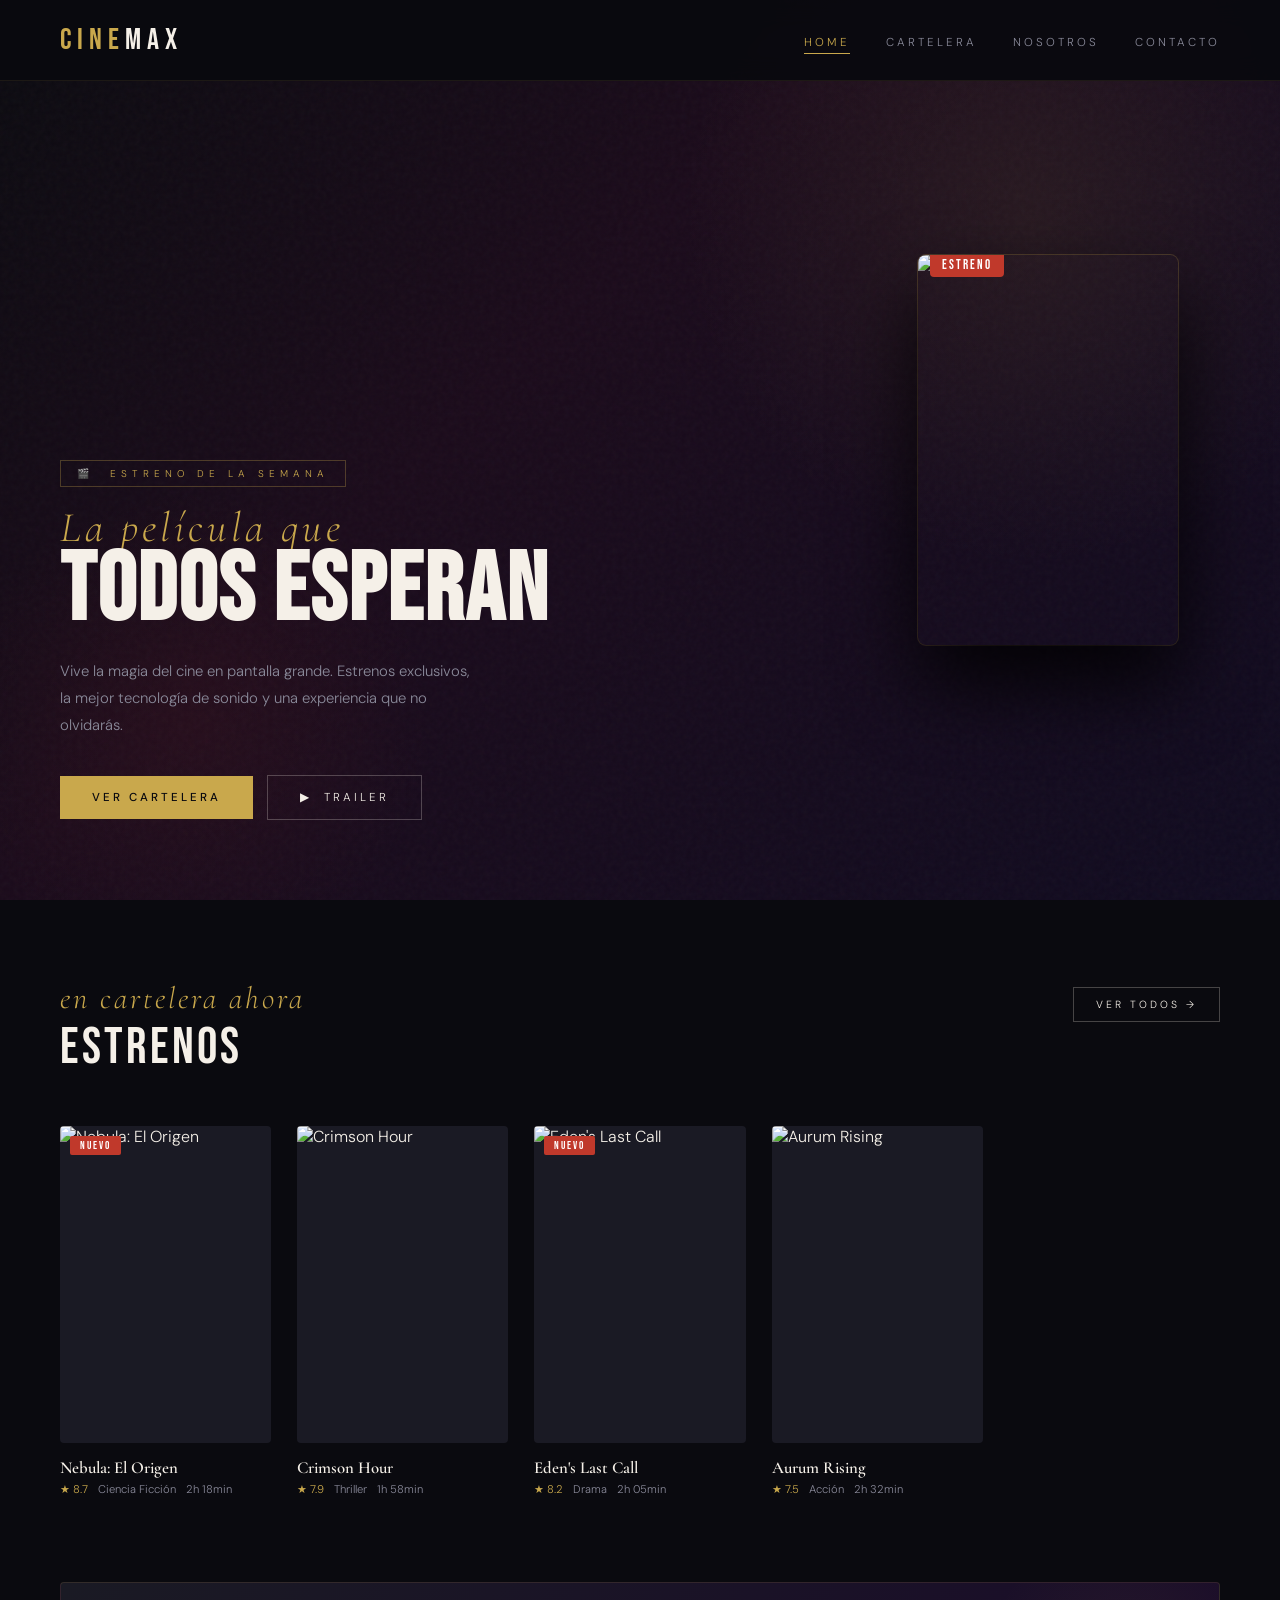
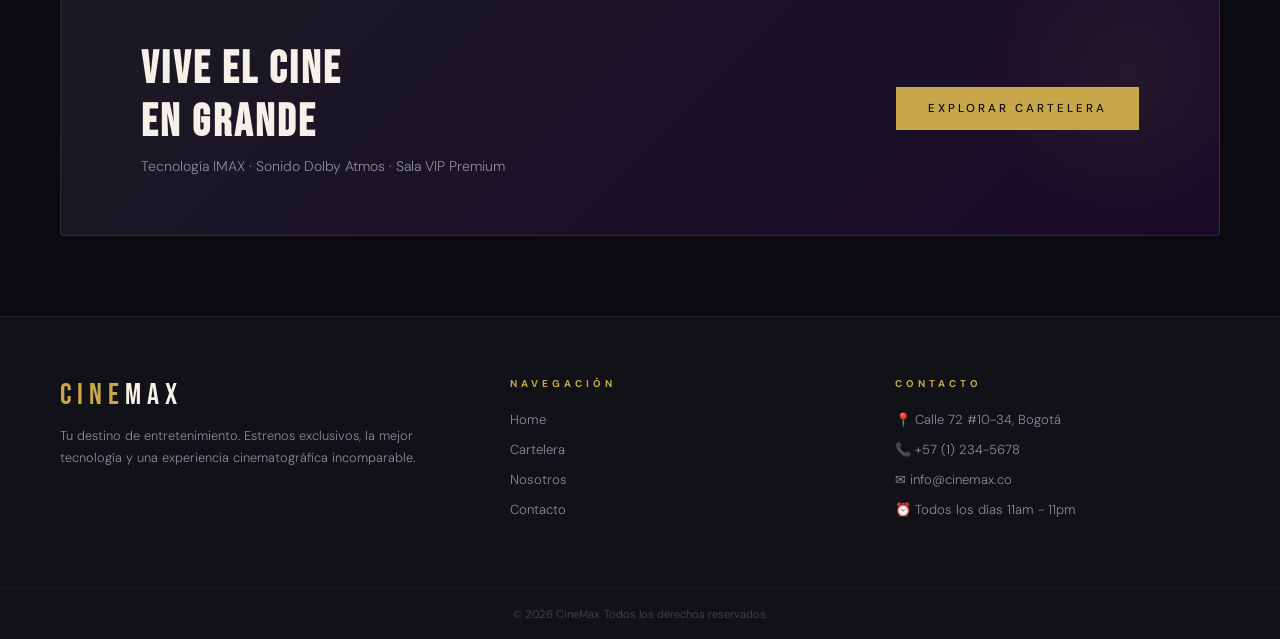
==== commit 086d66e4: "proyecto terminado" ====
--- a/index.html
+++ b/index.html
@@ -9,145 +9,192 @@
 </head>
 <body>
  
-<nav>
-  <a class="nav-logo" href="index.html">CINE<span>MAX</span></a>
-  <ul class="nav-links">
-    <li><a href="index.html" class="active">Home</a></li>
-    <li><a href="cartelera.html">Cartelera</a></li>
-    <li><a href="nosotros.html">Nosotros</a></li>
-    <li><a href="contacto.html">Contacto</a></li>
-  </ul>
-</nav>
- 
-<section class="hero">
-  <div class="hero-bg"></div>
-  <div class="film-grain"></div>
-  <div class="hero-spotlight"></div>
-  <div class="hero-spotlight2"></div>
-  <div class="hero-featured">
-    <div class="hero-featured-badge">Estreno</div>
-    <img src="https://images.unsplash.com/photo-1724115938504-c2f4fe700da5?q=80&w=731&auto=format&fit=crop" alt="Nebula"/>
-  </div>
-  <div class="hero-content">
-    <div class="hero-tag">&#127916;&nbsp; Estreno de la semana</div>
-    <h1 class="hero-title"><em>La película que</em>todos esperan</h1>
-    <p class="hero-desc">Vive la magia del cine en pantalla grande. Estrenos exclusivos, la mejor tecnología de sonido y una experiencia que no olvidarás.</p>
-    <div class="hero-actions">
-      <a class="btn-primary" href="cartelera.html">Ver Cartelera</a>
-      <a class="btn-secondary" href="#">&#9654;&nbsp; Trailer</a>
-    </div>
-  </div>
-</section>
- 
-<section class="section">
-  <div class="section-header">
-    <div class="section-title"><span>en cartelera ahora</span>Estrenos</div>
-    <a href="cartelera.html" class="btn-secondary" style="padding:10px 22px;font-size:.65rem;">Ver todos &rarr;</a>
-  </div>
-  <div class="movies-grid">
- 
-    <div class="movie-card">
-      <div class="movie-card-inner">
-        <img src="https://imagiges.unsplash.com/photo-1724115938504-c2f4fe700da5?q=80&w=731&auto=format&fit=crop" alt="Nebula: El Origen"/>
-        <div class="movie-badge">NUEVO</div>
-        <div class="movie-overlay">
-          <div class="movie-genre-tag">Ciencia Ficción</div>
-          <div class="movie-overlay-title">Nebula: El Origen</div>
-          <div class="movie-overlay-sub">2h 18min &bull; 2026</div>
-          <a href="cartelera.html" class="movie-play-btn">&#9654;&nbsp; Reservar</a>
-        </div>
-      </div>
-      <div class="movie-info">
-        <div class="movie-title">Nebula: El Origen</div>
-        <div class="movie-meta"><span class="movie-rating">&#9733; 8.7</span><span>Ciencia Ficción</span><span>2h 18min</span></div>
-      </div>
-    </div>
- 
-    <div class="movie-card">
-      <div class="movie-card-inner">
-        <img src="https://images.unsplash.com/photo-1716593518123-ec9e09754232?q=80&w=687&auto=format&fit=crop" alt="Crimson Hour"/>
-        <div class="movie-overlay">
-          <div class="movie-genre-tag">Thriller</div>
-          <div class="movie-overlay-title">Crimson Hour</div>
-          <div class="movie-overlay-sub">1h 58min &bull; 2026</div>
-          <a href="cartelera.html" class="movie-play-btn">&#9654;&nbsp; Reservar</a>
-        </div>
-      </div>
-      <div class="movie-info">
-        <div class="movie-title">Crimson Hour</div>
-        <div class="movie-meta"><span class="movie-rating">&#9733; 7.9</span><span>Thriller</span><span>1h 58min</span></div>
-      </div>
-    </div>
- 
-    <div class="movie-card">
-      <div class="movie-card-inner">
-        <img src="https://images.unsplash.com/photo-1693673488806-7f3fc85b5bed?q=80&w=686&auto=format&fit=crop" alt="Eden's Last Call"/>
-        <div class="movie-badge">NUEVO</div>
-        <div class="movie-overlay">
-          <div class="movie-genre-tag">Drama</div>
-          <div class="movie-overlay-title">Eden's Last Call</div>
-          <div class="movie-overlay-sub">2h 05min &bull; 2026</div>
-          <a href="cartelera.html" class="movie-play-btn">&#9654;&nbsp; Reservar</a>
-        </div>
-      </div>
-      <div class="movie-info">
-        <div class="movie-title">Eden's Last Call</div>
-        <div class="movie-meta"><span class="movie-rating">&#9733; 8.2</span><span>Drama</span><span>2h 05min</span></div>
-      </div>
-    </div>
- 
-    <div class="movie-card">
-      <div class="movie-card-inner">
-        <img src="https://images.unsplash.com/photo-1638625303600-9f3e7cc103b4?q=80&w=1632&auto=format&fit=crop" alt="Aurum Rising"/>
-        <div class="movie-overlay">
-          <div class="movie-genre-tag">Acción</div>
-          <div class="movie-overlay-title">Aurum Rising</div>
-          <div class="movie-overlay-sub">2h 32min &bull; 2026</div>
-          <a href="cartelera.html" class="movie-play-btn">&#9654;&nbsp; Reservar</a>
-        </div>
-      </div>
-      <div class="movie-info">
-        <div class="movie-title">Aurum Rising</div>
-        <div class="movie-meta"><span class="movie-rating">&#9733; 7.5</span><span>Acción</span><span>2h 32min</span></div>
-      </div>
-    </div>
- 
-  </div>
-</section>
- 
-<div class="banner-cta">
-  <div class="banner-cta-text">
-    <h2>Vive el Cine<br>En Grande</h2>
-    <p>Tecnología IMAX &middot; Sonido Dolby Atmos &middot; Sala VIP Premium</p>
-  </div>
-  <a class="btn-primary" href="cartelera.html">Explorar Cartelera</a>
-</div>
- 
-<footer>
-  <div>
-    <div class="footer-logo">CINE<span>MAX</span></div>
-    <p class="footer-tagline">Tu destino de entretenimiento. Estrenos exclusivos, la mejor tecnología y una experiencia cinematográfica incomparable.</p>
-  </div>
-  <div class="footer-col">
-    <h4>Navegación</h4>
+  <!-- NAVEGACIÓN -->
+  <nav>
+    <a class="nav-logo" href="index.html">CINE<span>MAX</span></a>
+    <ul class="nav-links">
+      <li><a href="index.html" class="active">Home</a></li>
+      <li><a href="cartelera.html">Cartelera</a></li>
+      <li><a href="nosotros.html">Nosotros</a></li>
+      <li><a href="contacto.html">Contacto</a></li>
+    </ul>
+    <button class="hamburger" id="hamburger" aria-label="Abrir menú">
+      <span></span>
+      <span></span>
+      <span></span>
+    </button>
+  </nav>
+ 
+  <!-- MENÚ MÓVIL -->
+  <div class="mobile-menu" id="mobileMenu">
     <ul>
-      <li><a href="index.html">Home</a></li>
+      <li><a href="index.html" class="active">Home</a></li>
       <li><a href="cartelera.html">Cartelera</a></li>
       <li><a href="nosotros.html">Nosotros</a></li>
       <li><a href="contacto.html">Contacto</a></li>
     </ul>
   </div>
-  <div class="footer-col">
-    <h4>Contacto</h4>
-    <ul>
-      <li><a href="#">&#128205; Calle 72 #10-34, Bogotá</a></li>
-      <li><a href="tel:+5712345678">&#128222; +57 (1) 234-5678</a></li>
-      <li><a href="mailto:info@cinemax.co">&#9993; info@cinemax.co</a></li>
-      <li><a href="#">&#9200; Todos los días 11am – 11pm</a></li>
-    </ul>
+ 
+  <!-- HERO -->
+  <section class="hero">
+    <div class="hero-bg"></div>
+    <div class="film-grain"></div>
+    <div class="hero-spotlight"></div>
+    <div class="hero-spotlight2"></div>
+    <div class="hero-featured">
+      <div class="hero-featured-badge">Estreno</div>
+      <img src="https://images.unsplash.com/photo-1724115938504-c2f4fe700da5?q=80&w=731&auto=format&fit=crop" alt="Nebula"/>
+    </div>
+    <div class="hero-content">
+      <div class="hero-tag">&#127916;&nbsp; Estreno de la semana</div>
+      <h1 class="hero-title"><em>La película que</em>todos esperan</h1>
+      <p class="hero-desc">Vive la magia del cine en pantalla grande. Estrenos exclusivos, la mejor tecnología de sonido y una experiencia que no olvidarás.</p>
+      <div class="hero-actions">
+        <a class="btn-primary" href="cartelera.html">Ver Cartelera</a>
+        <a class="btn-secondary" href="#">&#9654;&nbsp; Trailer</a>
+      </div>
+    </div>
+  </section>
+ 
+  <!-- ESTRENOS -->
+  <section class="section">
+    <div class="section-header">
+      <div class="section-title"><span>en cartelera ahora</span>Estrenos</div>
+      <a href="cartelera.html" class="btn-secondary" style="padding:10px 22px;font-size:.65rem;">Ver todos &rarr;</a>
+    </div>
+    <div class="movies-grid">
+ 
+      <div class="movie-card">
+        <div class="movie-card-inner">
+          <img src="https://images.unsplash.com/photo-1724115938504-c2f4fe700da5?q=80&w=731&auto=format&fit=crop" alt="Nebula: El Origen">
+          <div class="movie-badge">NUEVO</div>
+          <div class="movie-overlay">
+            <div class="movie-genre-tag">Ciencia Ficción</div>
+            <div class="movie-overlay-title">Nebula: El Origen</div>
+            <div class="movie-overlay-sub">2h 18min &bull; 2026</div>
+            <a href="cartelera.html" class="movie-play-btn">&#9654;&nbsp; Reservar</a>
+          </div>
+        </div>
+        <div class="movie-info">
+          <div class="movie-title">Nebula: El Origen</div>
+          <div class="movie-meta"><span class="movie-rating">&#9733; 8.7</span><span>Ciencia Ficción</span><span>2h 18min</span></div>
+        </div>
+      </div>
+ 
+      <div class="movie-card">
+        <div class="movie-card-inner">
+          <img src="https://images.unsplash.com/photo-1716593518123-ec9e09754232?q=80&w=687&auto=format&fit=crop" alt="Crimson Hour"/>
+          <div class="movie-overlay">
+            <div class="movie-genre-tag">Thriller</div>
+            <div class="movie-overlay-title">Crimson Hour</div>
+            <div class="movie-overlay-sub">1h 58min &bull; 2026</div>
+            <a href="cartelera.html" class="movie-play-btn">&#9654;&nbsp; Reservar</a>
+          </div>
+        </div>
+        <div class="movie-info">
+          <div class="movie-title">Crimson Hour</div>
+          <div class="movie-meta"><span class="movie-rating">&#9733; 7.9</span><span>Thriller</span><span>1h 58min</span></div>
+        </div>
+      </div>
+ 
+      <div class="movie-card">
+        <div class="movie-card-inner">
+          <img src="https://images.unsplash.com/photo-1693673488806-7f3fc85b5bed?q=80&w=686&auto=format&fit=crop" alt="Eden's Last Call"/>
+          <div class="movie-badge">NUEVO</div>
+          <div class="movie-overlay">
+            <div class="movie-genre-tag">Drama</div>
+            <div class="movie-overlay-title">Eden's Last Call</div>
+            <div class="movie-overlay-sub">2h 05min &bull; 2026</div>
+            <a href="cartelera.html" class="movie-play-btn">&#9654;&nbsp; Reservar</a>
+          </div>
+        </div>
+        <div class="movie-info">
+          <div class="movie-title">Eden's Last Call</div>
+          <div class="movie-meta"><span class="movie-rating">&#9733; 8.2</span><span>Drama</span><span>2h 05min</span></div>
+        </div>
+      </div>
+ 
+      <div class="movie-card">
+        <div class="movie-card-inner">
+          <img src="https://images.unsplash.com/photo-1638625303600-9f3e7cc103b4?q=80&w=1632&auto=format&fit=crop" alt="Aurum Rising"/>
+          <div class="movie-overlay">
+            <div class="movie-genre-tag">Acción</div>
+            <div class="movie-overlay-title">Aurum Rising</div>
+            <div class="movie-overlay-sub">2h 32min &bull; 2026</div>
+            <a href="cartelera.html" class="movie-play-btn">&#9654;&nbsp; Reservar</a>
+          </div>
+        </div>
+        <div class="movie-info">
+          <div class="movie-title">Aurum Rising</div>
+          <div class="movie-meta"><span class="movie-rating">&#9733; 7.5</span><span>Acción</span><span>2h 32min</span></div>
+        </div>
+      </div>
+ 
+    </div>
+  </section>
+ 
+  <!-- BANNER CTA -->
+  <div class="banner-cta">
+    <div class="banner-cta-text">
+      <h2>Vive el Cine<br>En Grande</h2>
+      <p>Tecnología IMAX &middot; Sonido Dolby Atmos &middot; Sala VIP Premium</p>
+    </div>
+    <a class="btn-primary" href="cartelera.html">Explorar Cartelera</a>
   </div>
-</footer>
-<div class="footer-bottom">&copy; 2026 CineMax. Todos los derechos reservados.</div>
+ 
+  <!-- FOOTER -->
+  <footer>
+    <div>
+      <div class="footer-logo">CINE<span>MAX</span></div>
+      <p class="footer-tagline">Tu destino de entretenimiento. Estrenos exclusivos, la mejor tecnología y una experiencia cinematográfica incomparable.</p>
+    </div>
+    <div class="footer-col">
+      <h4>Navegación</h4>
+      <ul>
+        <li><a href="index.html">Home</a></li>
+        <li><a href="cartelera.html">Cartelera</a></li>
+        <li><a href="nosotros.html">Nosotros</a></li>
+        <li><a href="contacto.html">Contacto</a></li>
+      </ul>
+    </div>
+    <div class="footer-col">
+      <h4>Contacto</h4>
+      <ul>
+        <li><a href="#">&#128205; Calle 72 #10-34, Bogotá</a></li>
+        <li><a href="tel:+5712345678">&#128222; +57 (1) 234-5678</a></li>
+        <li><a href="mailto:info@cinemax.co">&#9993; info@cinemax.co</a></li>
+        <li><a href="#">&#9200; Todos los días 11am - 11pm</a></li>
+      </ul>
+    </div>
+  </footer>
+  <div class="footer-bottom">&copy; 2026 CineMax. Todos los derechos reservados.</div>
+ 
+  <!-- JAVASCRIPT -->
+  <script>
+    var btn  = document.getElementById('hamburger');
+    var menu = document.getElementById('mobileMenu');
+ 
+    btn.onclick = function() {
+      if (menu.classList.contains('open')) {
+        menu.classList.remove('open');
+        btn.classList.remove('open');
+        document.body.style.overflow = '';
+      } else {
+        menu.classList.add('open');
+        btn.classList.add('open');
+        document.body.style.overflow = 'hidden';
+      }
+    };
+ 
+    var links = menu.querySelectorAll('a');
+    for (var i = 0; i < links.length; i++) {
+      links[i].onclick = function() {
+        menu.classList.remove('open');
+        btn.classList.remove('open');
+        document.body.style.overflow = '';
+      };
+    }
+  </script>
  
 </body>
 </html>
--- a/Css/index.css
+++ b/Css/index.css
@@ -42,7 +42,7 @@
   top: 0;
   left: 0;
   right: 0;
-  z-index: 200;
+  z-index: 400;
   display: flex;
   align-items: center;
   justify-content: space-between;
@@ -99,6 +99,87 @@
 .nav-links a:hover::after,
 .nav-links a.active::after {
   width: 100%;
+}
+ 
+/* Hamburger — oculto en desktop */
+.hamburger {
+  display: none;
+  flex-direction: column;
+  justify-content: center;
+  gap: 5px;
+  background: transparent;
+  border: none;
+  cursor: pointer;
+  padding: 4px;
+  z-index: 500;
+}
+ 
+.hamburger span {
+  display: block;
+  width: 24px;
+  height: 2px;
+  background: var(--cream);
+  transition: all .3s ease;
+  transform-origin: center;
+}
+ 
+.hamburger.open span:nth-child(1) { transform: translateY(7px) rotate(45deg); }
+.hamburger.open span:nth-child(2) { opacity: 0; transform: scaleX(0); }
+.hamburger.open span:nth-child(3) { transform: translateY(-7px) rotate(-45deg); }
+ 
+ 
+/* ============================================================
+   MENÚ MÓVIL (overlay separado del nav)
+   ============================================================ */
+ 
+.mobile-menu {
+  display: none;
+  position: fixed;
+  top: 0;
+  left: 0;
+  width: 100%;
+  height: 100%;
+  background: #0a0a0f;
+  z-index: 490;
+  flex-direction: column;
+  align-items: center;
+  justify-content: center;
+}
+ 
+.mobile-menu.open {
+  display: flex;
+}
+ 
+.mobile-menu ul {
+  list-style: none;
+  width: 100%;
+}
+ 
+.mobile-menu ul li {
+  width: 100%;
+  text-align: center;
+  border-bottom: 1px solid rgba(245, 240, 232, .05);
+}
+ 
+.mobile-menu ul li:first-child {
+  border-top: 1px solid rgba(245, 240, 232, .05);
+}
+ 
+.mobile-menu ul li a {
+  display: block;
+  padding: 26px;
+  font-size: .85rem;
+  letter-spacing: 5px;
+  text-transform: uppercase;
+  text-decoration: none;
+  color: var(--gray);
+  transition: color .3s, background .3s;
+}
+ 
+.mobile-menu ul li a:hover,
+.mobile-menu ul li a.active {
+  color: var(--gold);
+  background: rgba(201, 168, 76, .04);
 }
  
  
@@ -200,7 +281,6 @@
   50%       { transform: scale(1.1); opacity: .7; }
 }
  
-/* Poster flotante */
 .hero-featured {
   position: absolute;
   right: 8%;
@@ -238,7 +318,6 @@
   50%       { transform: translateY(-53%) rotate(-2deg); }
 }
  
-/* Contenido hero */
 .hero-content {
   position: relative;
   padding: 0 60px 80px;
@@ -359,24 +438,6 @@
  
 .movie-card:hover .movie-card-inner img {
   transform: scale(1.06);
-}
- 
-.poster-placeholder {
-  width: 100%;
-  height: 100%;
-  display: flex;
-  align-items: center;
-  justify-content: center;
-  flex-direction: column;
-  gap: 8px;
-  opacity: .45;
-  font-family: 'Bebas Neue', cursive;
-  letter-spacing: 4px;
-  font-size: 1rem;
-}
- 
-.poster-4 {
-  background: linear-gradient(135deg, #2a1a00, #3d2800, #1a0a0a);
 }
  
 .movie-overlay {
@@ -597,12 +658,11 @@
   }
  
   .nav-links {
-    gap: 16px;
-  }
- 
-  .nav-links a {
-    font-size: .62rem;
-    letter-spacing: 2px;
+    display: none;
+  }
+ 
+  .hamburger {
+    display: flex;
   }
  
   .hero-content {
